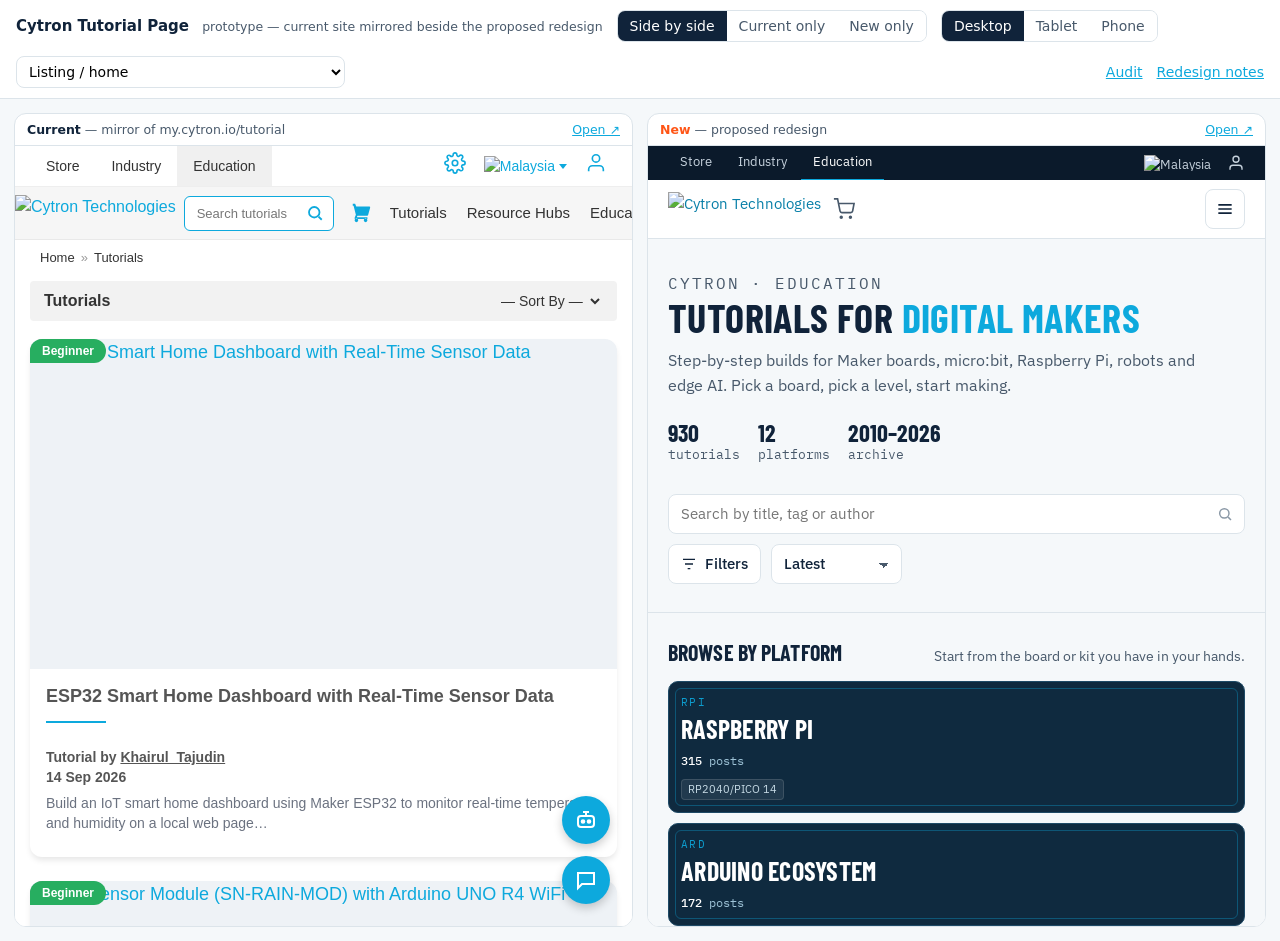
==== index.html @ 27717285 "Add audit and current/new prototype" ====
<!DOCTYPE html>
<html lang="en">
<head>
<meta charset="utf-8">
<meta name="viewport" content="width=device-width, initial-scale=1">
<title>Cytron Tutorial Page — Current vs New</title>
<style>
  :root{--ink:#10233a;--ink-2:#48596b;--line:#dce4ea;--cyan:#0da9dd;--orange:#ff5516;--paper:#f5f8fa}
  *{box-sizing:border-box}
  body{margin:0;font-family:"IBM Plex Sans",system-ui,-apple-system,"Segoe UI",Arial,sans-serif;background:var(--paper);color:var(--ink);font-size:14px}
  .bar{display:flex;align-items:center;gap:14px;padding:10px 16px;background:#fff;border-bottom:1px solid var(--line);flex-wrap:wrap;position:sticky;top:0;z-index:5}
  .bar h1{font-size:15px;margin:0;font-weight:600}
  .bar h1 small{color:var(--ink-2);font-weight:400;margin-left:8px}
  .seg{display:inline-flex;border:1px solid var(--line);border-radius:8px;overflow:hidden}
  .seg button{border:0;background:#fff;padding:7px 12px;cursor:pointer;font:inherit;color:var(--ink-2)}
  .seg button.on{background:var(--ink);color:#fff}
  .bar .sp{flex:1}
  .bar a{color:var(--cyan);font-weight:500}
  .bar select{font:inherit;padding:6px 8px;border:1px solid var(--line);border-radius:8px;background:#fff}
  .frames{display:grid;grid-template-columns:1fr 1fr;gap:14px;padding:14px;align-items:start}
  .frames.single{grid-template-columns:1fr}
  .pane{background:#fff;border:1px solid var(--line);border-radius:12px;overflow:hidden}
  .pane header{display:flex;justify-content:space-between;align-items:center;padding:8px 12px;border-bottom:1px solid var(--line);font-size:12.5px;color:var(--ink-2)}
  .pane header b{color:var(--ink);font-weight:600}
  .pane header b.new{color:var(--orange)}
  .pane header a{color:var(--cyan)}
  .viewport{display:flex;justify-content:center;background:#e9eef2;padding:0}
  iframe{border:0;width:100%;height:calc(100vh - 120px);background:#fff;display:block;transition:width .2s}
  .viewport.mobile iframe{width:390px;border-left:1px solid var(--line);border-right:1px solid var(--line)}
  .viewport.tablet iframe{width:820px}
  @media (max-width:900px){.frames{grid-template-columns:1fr}iframe{height:70vh}}
</style>
</head>
<body>
<div class="bar">
  <h1>Cytron Tutorial Page <small>prototype — current site mirrored beside the proposed redesign</small></h1>
  <div class="seg" id="view"><button data-v="both" class="on">Side by side</button><button data-v="current">Current only</button><button data-v="new">New only</button></div>
  <div class="seg" id="vp"><button data-w="desktop" class="on">Desktop</button><button data-w="tablet">Tablet</button><button data-w="mobile">Phone</button></div>
  <select id="page">
    <option value="index.html">Listing / home</option>
    <option value="index.html?q=esp32">Search: “esp32”</option>
    <option value="tutorial.html?slug=esp32-smart-home-dashboard-with-real-time-sensor-data">Article: ESP32 Smart Home Dashboard</option>
    <option value="tutorial.html?slug=mddrc5-500g-rc-sumo-rovation-2026">Article: MDDRC5 success story</option>
    <option value="tutorial.html?slug=ai-animal-sound-detection-using-jetson-orin-nx">Article: Jetson Orin NX (Advanced)</option>
    <option value="category.html?id=13">Category page: Wireless &amp; IoT (new only)</option>
    <option value="category.html?id=4">Category page: micro:bit (new only)</option>
  </select>
  <span class="sp"></span>
  <a href="docs/tutorial-page-audit.md">Audit</a>
  <a href="docs/redesign-notes.md">Redesign notes</a>
</div>
<div class="frames" id="frames">
  <div class="pane" id="paneCur"><header><span><b>Current</b> — mirror of my.cytron.io/tutorial</span><a id="openCur" href="current/index.html" target="_blank">Open ↗</a></header><div class="viewport" id="vpCur"><iframe id="fCur" src="current/index.html" title="Current site mirror"></iframe></div></div>
  <div class="pane" id="paneNew"><header><span><b class="new">New</b> — proposed redesign</span><a id="openNew" href="new/index.html" target="_blank">Open ↗</a></header><div class="viewport" id="vpNew"><iframe id="fNew" src="new/index.html" title="Redesign"></iframe></div></div>
</div>
<script>
  const $=s=>document.querySelector(s);
  function setPage(){
    const p=$('#page').value;
    $('#fCur').src='current/'+(p.startsWith('category')?'index.html?categories='+new URLSearchParams(p.split('?')[1]).get('id'):p);
    $('#fNew').src='new/'+p;
    $('#openCur').href=$('#fCur').src; $('#openNew').href=$('#fNew').src;
  }
  $('#page').addEventListener('change',setPage);
  $('#view').addEventListener('click',e=>{const b=e.target.closest('button');if(!b)return;[...e.currentTarget.children].forEach(x=>x.classList.toggle('on',x===b));const v=b.dataset.v;$('#paneCur').style.display=v==='new'?'none':'';$('#paneNew').style.display=v==='current'?'none':'';$('#frames').classList.toggle('single',v!=='both');});
  $('#vp').addEventListener('click',e=>{const b=e.target.closest('button');if(!b)return;[...e.currentTarget.children].forEach(x=>x.classList.toggle('on',x===b));['vpCur','vpNew'].forEach(id=>{const el=document.getElementById(id);el.className='viewport '+(b.dataset.w==='desktop'?'':b.dataset.w);});});
</script>
</body>
</html>
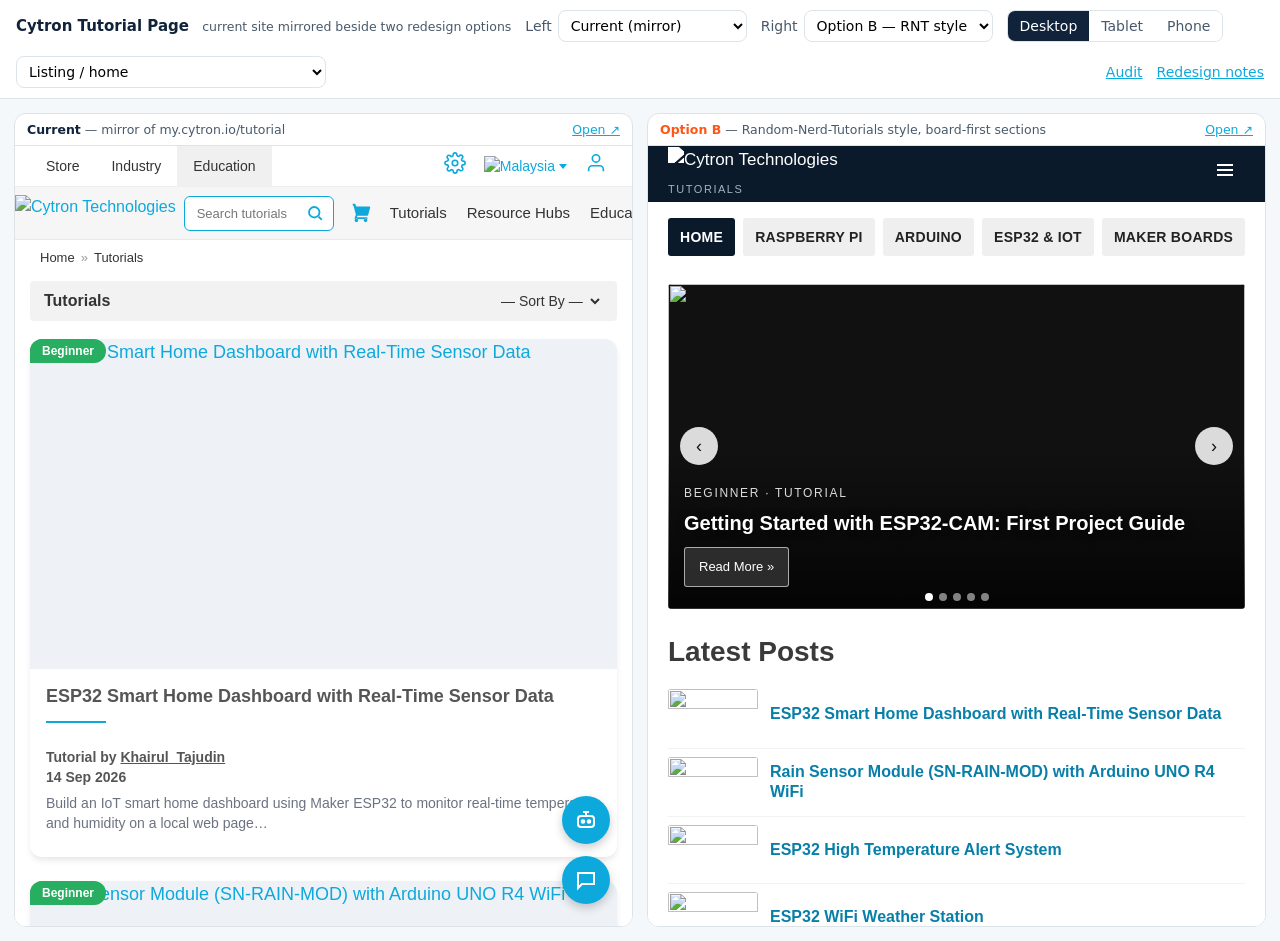
==== commit 40bef2e0: "Add Option B (RNT-style) and compare view" ====
--- a/index.html
+++ b/index.html
@@ -3,11 +3,11 @@
 <head>
 <meta charset="utf-8">
 <meta name="viewport" content="width=device-width, initial-scale=1">
-<title>Cytron Tutorial Page — Current vs New</title>
+<title>Cytron Tutorial Page — Current vs Redesign Options</title>
 <style>
   :root{--ink:#10233a;--ink-2:#48596b;--line:#dce4ea;--cyan:#0da9dd;--orange:#ff5516;--paper:#f5f8fa}
   *{box-sizing:border-box}
-  body{margin:0;font-family:"IBM Plex Sans",system-ui,-apple-system,"Segoe UI",Arial,sans-serif;background:var(--paper);color:var(--ink);font-size:14px}
+  body{margin:0;font-family:system-ui,-apple-system,"Segoe UI",Arial,sans-serif;background:var(--paper);color:var(--ink);font-size:14px}
   .bar{display:flex;align-items:center;gap:14px;padding:10px 16px;background:#fff;border-bottom:1px solid var(--line);flex-wrap:wrap;position:sticky;top:0;z-index:5}
   .bar h1{font-size:15px;margin:0;font-weight:600}
   .bar h1 small{color:var(--ink-2);font-weight:400;margin-left:8px}
@@ -17,14 +17,15 @@
   .bar .sp{flex:1}
   .bar a{color:var(--cyan);font-weight:500}
   .bar select{font:inherit;padding:6px 8px;border:1px solid var(--line);border-radius:8px;background:#fff}
+  .bar label{display:inline-flex;align-items:center;gap:6px;color:var(--ink-2)}
   .frames{display:grid;grid-template-columns:1fr 1fr;gap:14px;padding:14px;align-items:start}
   .frames.single{grid-template-columns:1fr}
   .pane{background:#fff;border:1px solid var(--line);border-radius:12px;overflow:hidden}
   .pane header{display:flex;justify-content:space-between;align-items:center;padding:8px 12px;border-bottom:1px solid var(--line);font-size:12.5px;color:var(--ink-2)}
   .pane header b{color:var(--ink);font-weight:600}
-  .pane header b.new{color:var(--orange)}
+  .pane header b.a{color:var(--cyan)}.pane header b.b{color:var(--orange)}
   .pane header a{color:var(--cyan)}
-  .viewport{display:flex;justify-content:center;background:#e9eef2;padding:0}
+  .viewport{display:flex;justify-content:center;background:#e9eef2}
   iframe{border:0;width:100%;height:calc(100vh - 120px);background:#fff;display:block;transition:width .2s}
   .viewport.mobile iframe{width:390px;border-left:1px solid var(--line);border-right:1px solid var(--line)}
   .viewport.tablet iframe{width:820px}
@@ -33,37 +34,49 @@
 </head>
 <body>
 <div class="bar">
-  <h1>Cytron Tutorial Page <small>prototype — current site mirrored beside the proposed redesign</small></h1>
-  <div class="seg" id="view"><button data-v="both" class="on">Side by side</button><button data-v="current">Current only</button><button data-v="new">New only</button></div>
+  <h1>Cytron Tutorial Page <small>current site mirrored beside two redesign options</small></h1>
+  <label>Left <select id="left"><option value="current">Current (mirror)</option><option value="new">Option A — hub</option><option value="new-b">Option B — RNT style</option></select></label>
+  <label>Right <select id="right"><option value="current">Current (mirror)</option><option value="new">Option A — hub</option><option value="new-b" selected>Option B — RNT style</option><option value="">— none (single) —</option></select></label>
   <div class="seg" id="vp"><button data-w="desktop" class="on">Desktop</button><button data-w="tablet">Tablet</button><button data-w="mobile">Phone</button></div>
   <select id="page">
-    <option value="index.html">Listing / home</option>
-    <option value="index.html?q=esp32">Search: “esp32”</option>
-    <option value="tutorial.html?slug=esp32-smart-home-dashboard-with-real-time-sensor-data">Article: ESP32 Smart Home Dashboard</option>
-    <option value="tutorial.html?slug=mddrc5-500g-rc-sumo-rovation-2026">Article: MDDRC5 success story</option>
-    <option value="tutorial.html?slug=ai-animal-sound-detection-using-jetson-orin-nx">Article: Jetson Orin NX (Advanced)</option>
-    <option value="category.html?id=13">Category page: Wireless &amp; IoT (new only)</option>
-    <option value="category.html?id=4">Category page: micro:bit (new only)</option>
+    <option value="home">Listing / home</option>
+    <option value="search">Search: “esp32”</option>
+    <option value="art1">Article: ESP32 Smart Home Dashboard</option>
+    <option value="art2">Article: MDDRC5 success story</option>
+    <option value="art3">Article: Jetson Orin NX (Advanced)</option>
+    <option value="cat13">Category: Wireless &amp; IoT</option>
+    <option value="cat4">Category: micro:bit</option>
   </select>
   <span class="sp"></span>
   <a href="docs/tutorial-page-audit.md">Audit</a>
   <a href="docs/redesign-notes.md">Redesign notes</a>
 </div>
 <div class="frames" id="frames">
-  <div class="pane" id="paneCur"><header><span><b>Current</b> — mirror of my.cytron.io/tutorial</span><a id="openCur" href="current/index.html" target="_blank">Open ↗</a></header><div class="viewport" id="vpCur"><iframe id="fCur" src="current/index.html" title="Current site mirror"></iframe></div></div>
-  <div class="pane" id="paneNew"><header><span><b class="new">New</b> — proposed redesign</span><a id="openNew" href="new/index.html" target="_blank">Open ↗</a></header><div class="viewport" id="vpNew"><iframe id="fNew" src="new/index.html" title="Redesign"></iframe></div></div>
+  <div class="pane" id="paneL"><header><span id="labL"></span><a id="openL" target="_blank">Open ↗</a></header><div class="viewport" id="vpL"><iframe id="fL" title="Left"></iframe></div></div>
+  <div class="pane" id="paneR"><header><span id="labR"></span><a id="openR" target="_blank">Open ↗</a></header><div class="viewport" id="vpR"><iframe id="fR" title="Right"></iframe></div></div>
 </div>
 <script>
   const $=s=>document.querySelector(s);
-  function setPage(){
-    const p=$('#page').value;
-    $('#fCur').src='current/'+(p.startsWith('category')?'index.html?categories='+new URLSearchParams(p.split('?')[1]).get('id'):p);
-    $('#fNew').src='new/'+p;
-    $('#openCur').href=$('#fCur').src; $('#openNew').href=$('#fNew').src;
+  const LABEL={current:'<b>Current</b> — mirror of my.cytron.io/tutorial',new:'<b class="a">Option A</b> — hub with filter bar and platform shelf','new-b':'<b class="b">Option B</b> — Random-Nerd-Tutorials style, board-first sections'};
+  const PAGES={
+    home:{current:'index.html',new:'index.html','new-b':'index.html'},
+    search:{current:'index.html?q=esp32',new:'index.html?q=esp32','new-b':'category.html?q=esp32'},
+    art1:{all:'tutorial.html?slug=esp32-smart-home-dashboard-with-real-time-sensor-data'},
+    art2:{all:'tutorial.html?slug=mddrc5-500g-rc-sumo-rovation-2026'},
+    art3:{all:'tutorial.html?slug=ai-animal-sound-detection-using-jetson-orin-nx'},
+    cat13:{current:'index.html?categories=13',new:'category.html?id=13','new-b':'category.html?id=13'},
+    cat4:{current:'index.html?categories=4',new:'category.html?id=4','new-b':'category.html?id=4'}
+  };
+  function url(v,p){const m=PAGES[p];return v+'/'+(m.all||m[v]);}
+  function render(){
+    const l=$('#left').value,r=$('#right').value,p=$('#page').value;
+    $('#fL').src=url(l,p);$('#openL').href=url(l,p);$('#labL').innerHTML=LABEL[l];
+    $('#paneR').style.display=r?'':'none';$('#frames').classList.toggle('single',!r);
+    if(r){$('#fR').src=url(r,p);$('#openR').href=url(r,p);$('#labR').innerHTML=LABEL[r];}
   }
-  $('#page').addEventListener('change',setPage);
-  $('#view').addEventListener('click',e=>{const b=e.target.closest('button');if(!b)return;[...e.currentTarget.children].forEach(x=>x.classList.toggle('on',x===b));const v=b.dataset.v;$('#paneCur').style.display=v==='new'?'none':'';$('#paneNew').style.display=v==='current'?'none':'';$('#frames').classList.toggle('single',v!=='both');});
-  $('#vp').addEventListener('click',e=>{const b=e.target.closest('button');if(!b)return;[...e.currentTarget.children].forEach(x=>x.classList.toggle('on',x===b));['vpCur','vpNew'].forEach(id=>{const el=document.getElementById(id);el.className='viewport '+(b.dataset.w==='desktop'?'':b.dataset.w);});});
+  ['#left','#right','#page'].forEach(s=>$(s).addEventListener('change',render));
+  $('#vp').addEventListener('click',e=>{const b=e.target.closest('button');if(!b)return;[...e.currentTarget.children].forEach(x=>x.classList.toggle('on',x===b));['vpL','vpR'].forEach(id=>{document.getElementById(id).className='viewport '+(b.dataset.w==='desktop'?'':b.dataset.w);});});
+  render();
 </script>
 </body>
 </html>
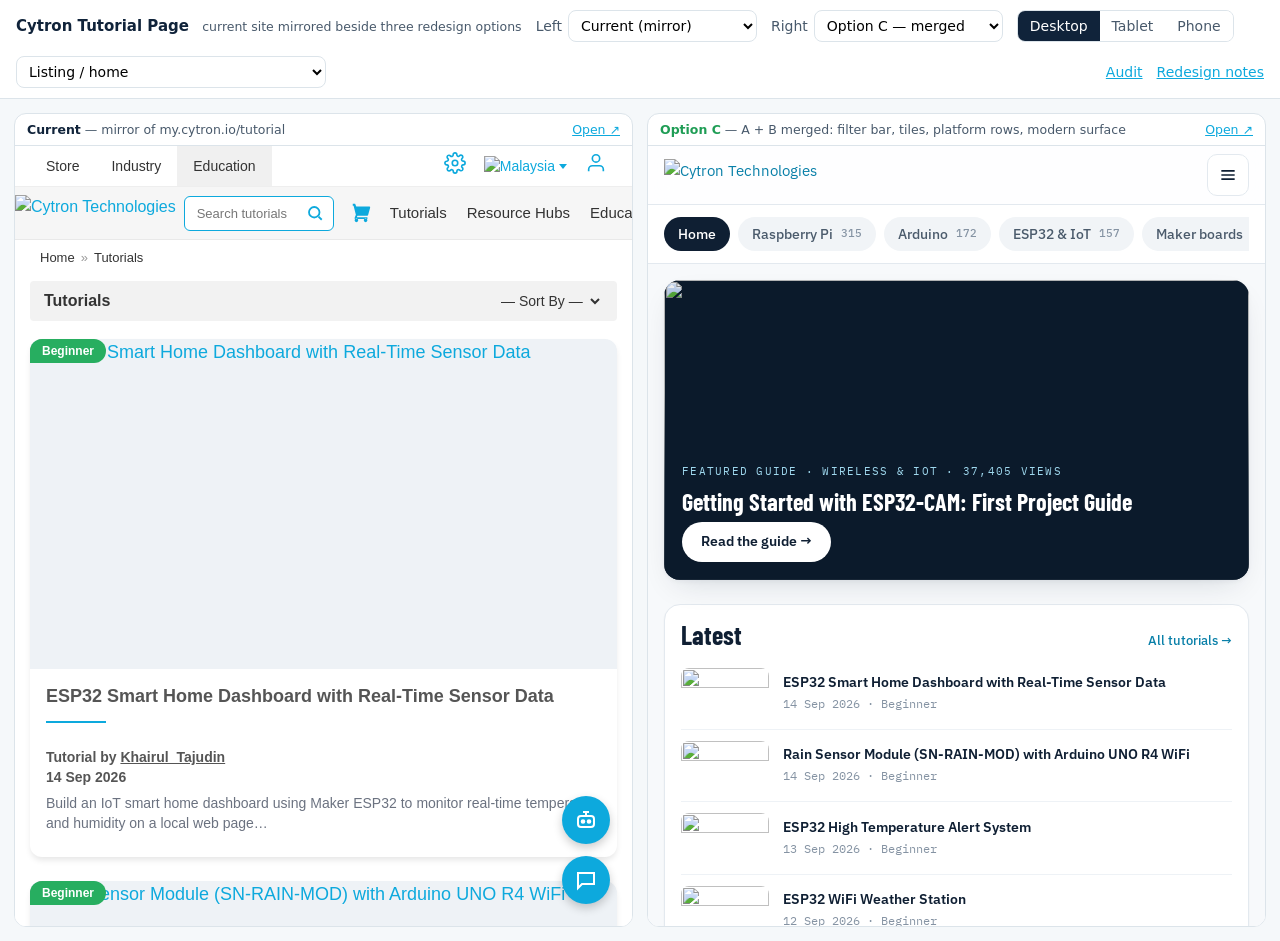
==== commit 79bbf392: "Add Option C" ====
--- a/index.html
+++ b/index.html
@@ -23,7 +23,7 @@
   .pane{background:#fff;border:1px solid var(--line);border-radius:12px;overflow:hidden}
   .pane header{display:flex;justify-content:space-between;align-items:center;padding:8px 12px;border-bottom:1px solid var(--line);font-size:12.5px;color:var(--ink-2)}
   .pane header b{color:var(--ink);font-weight:600}
-  .pane header b.a{color:var(--cyan)}.pane header b.b{color:var(--orange)}
+  .pane header b.a{color:var(--cyan)}.pane header b.b{color:var(--orange)}.pane header b.c{color:#1f9d55}
   .pane header a{color:var(--cyan)}
   .viewport{display:flex;justify-content:center;background:#e9eef2}
   iframe{border:0;width:100%;height:calc(100vh - 120px);background:#fff;display:block;transition:width .2s}
@@ -34,9 +34,9 @@
 </head>
 <body>
 <div class="bar">
-  <h1>Cytron Tutorial Page <small>current site mirrored beside two redesign options</small></h1>
-  <label>Left <select id="left"><option value="current">Current (mirror)</option><option value="new">Option A — hub</option><option value="new-b">Option B — RNT style</option></select></label>
-  <label>Right <select id="right"><option value="current">Current (mirror)</option><option value="new">Option A — hub</option><option value="new-b" selected>Option B — RNT style</option><option value="">— none (single) —</option></select></label>
+  <h1>Cytron Tutorial Page <small>current site mirrored beside three redesign options</small></h1>
+  <label>Left <select id="left"><option value="current">Current (mirror)</option><option value="new">Option A — hub</option><option value="new-b">Option B — RNT style</option><option value="new-c">Option C — merged</option></select></label>
+  <label>Right <select id="right"><option value="current">Current (mirror)</option><option value="new">Option A — hub</option><option value="new-b">Option B — RNT style</option><option value="new-c" selected>Option C — merged</option><option value="">— none (single) —</option></select></label>
   <div class="seg" id="vp"><button data-w="desktop" class="on">Desktop</button><button data-w="tablet">Tablet</button><button data-w="mobile">Phone</button></div>
   <select id="page">
     <option value="home">Listing / home</option>
@@ -57,15 +57,15 @@
 </div>
 <script>
   const $=s=>document.querySelector(s);
-  const LABEL={current:'<b>Current</b> — mirror of my.cytron.io/tutorial',new:'<b class="a">Option A</b> — hub with filter bar and platform shelf','new-b':'<b class="b">Option B</b> — Random-Nerd-Tutorials style, board-first sections'};
+  const LABEL={current:'<b>Current</b> — mirror of my.cytron.io/tutorial',new:'<b class="a">Option A</b> — hub with filter bar and platform shelf','new-b':'<b class="b">Option B</b> — Random-Nerd-Tutorials style, board-first sections','new-c':'<b class="c">Option C</b> — A + B merged: filter bar, tiles, platform rows, modern surface'};
   const PAGES={
-    home:{current:'index.html',new:'index.html','new-b':'index.html'},
-    search:{current:'index.html?q=esp32',new:'index.html?q=esp32','new-b':'category.html?q=esp32'},
+    home:{current:'index.html',new:'index.html','new-b':'index.html','new-c':'index.html'},
+    search:{current:'index.html?q=esp32',new:'index.html?q=esp32','new-b':'category.html?q=esp32','new-c':'index.html?q=esp32'},
     art1:{all:'tutorial.html?slug=esp32-smart-home-dashboard-with-real-time-sensor-data'},
     art2:{all:'tutorial.html?slug=mddrc5-500g-rc-sumo-rovation-2026'},
     art3:{all:'tutorial.html?slug=ai-animal-sound-detection-using-jetson-orin-nx'},
-    cat13:{current:'index.html?categories=13',new:'category.html?id=13','new-b':'category.html?id=13'},
-    cat4:{current:'index.html?categories=4',new:'category.html?id=4','new-b':'category.html?id=4'}
+    cat13:{current:'index.html?categories=13',new:'category.html?id=13','new-b':'category.html?id=13','new-c':'category.html?id=13'},
+    cat4:{current:'index.html?categories=4',new:'category.html?id=4','new-b':'category.html?id=4','new-c':'category.html?id=4'}
   };
   function url(v,p){const m=PAGES[p];return v+'/'+(m.all||m[v]);}
   function render(){
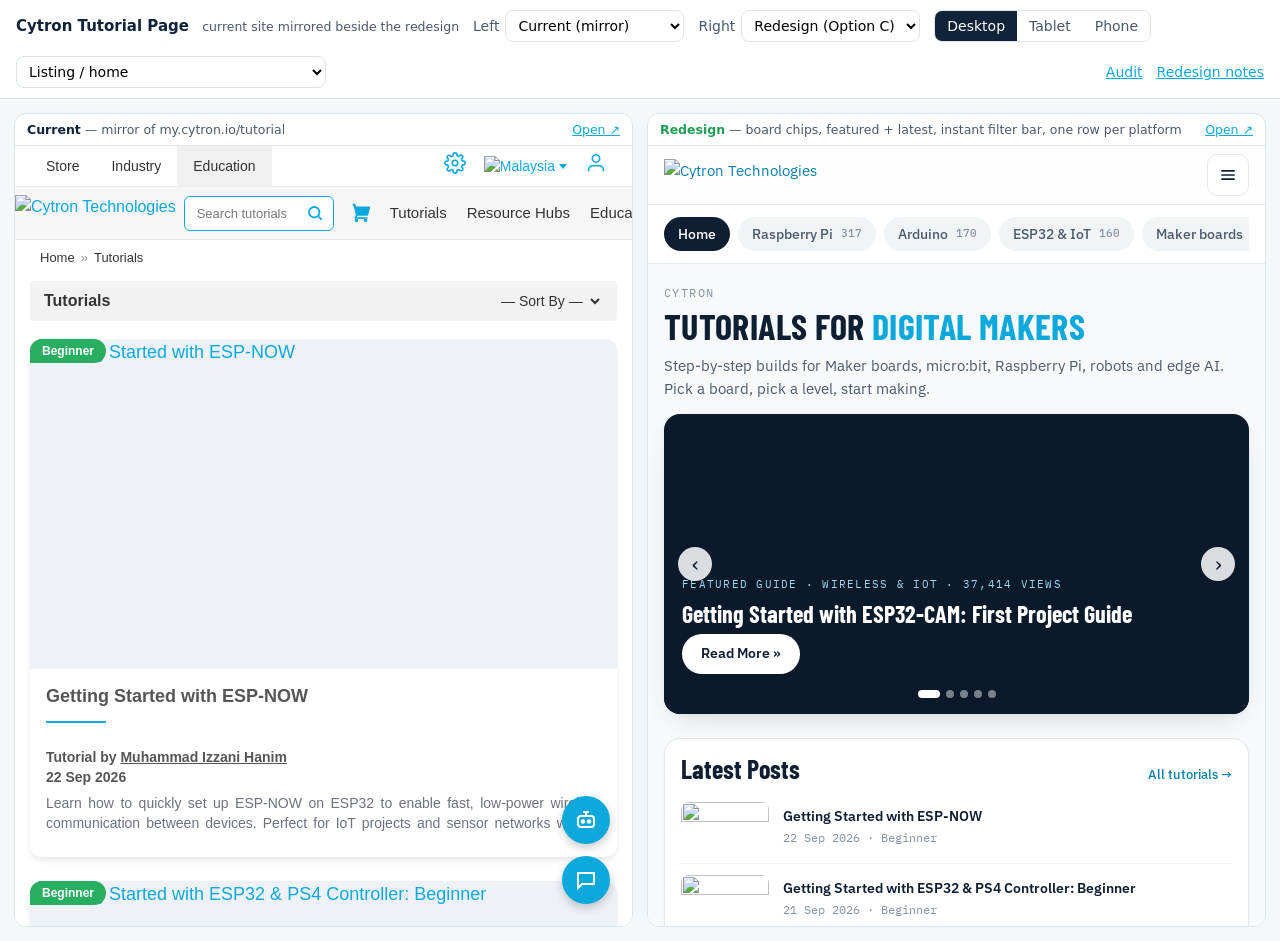
==== commit b35c0362: "categories & update" ====
--- a/index.html
+++ b/index.html
@@ -3,7 +3,7 @@
 <head>
 <meta charset="utf-8">
 <meta name="viewport" content="width=device-width, initial-scale=1">
-<title>Cytron Tutorial Page — Current vs Redesign Options</title>
+<title>Cytron Tutorial Page — Current vs Redesign</title>
 <style>
   :root{--ink:#10233a;--ink-2:#48596b;--line:#dce4ea;--cyan:#0da9dd;--orange:#ff5516;--paper:#f5f8fa}
   *{box-sizing:border-box}
@@ -34,9 +34,9 @@
 </head>
 <body>
 <div class="bar">
-  <h1>Cytron Tutorial Page <small>current site mirrored beside three redesign options</small></h1>
-  <label>Left <select id="left"><option value="current">Current (mirror)</option><option value="new">Option A — hub</option><option value="new-b">Option B — RNT style</option><option value="new-c">Option C — merged</option></select></label>
-  <label>Right <select id="right"><option value="current">Current (mirror)</option><option value="new">Option A — hub</option><option value="new-b">Option B — RNT style</option><option value="new-c" selected>Option C — merged</option><option value="">— none (single) —</option></select></label>
+  <h1>Cytron Tutorial Page <small>current site mirrored beside the redesign</small></h1>
+  <label>Left <select id="left"><option value="current">Current (mirror)</option><option value="new-c">Redesign (Option C)</option></select></label>
+  <label>Right <select id="right"><option value="current">Current (mirror)</option><option value="new-c" selected>Redesign (Option C)</option><option value="">— none (single) —</option></select></label>
   <div class="seg" id="vp"><button data-w="desktop" class="on">Desktop</button><button data-w="tablet">Tablet</button><button data-w="mobile">Phone</button></div>
   <select id="page">
     <option value="home">Listing / home</option>
@@ -57,15 +57,15 @@
 </div>
 <script>
   const $=s=>document.querySelector(s);
-  const LABEL={current:'<b>Current</b> — mirror of my.cytron.io/tutorial',new:'<b class="a">Option A</b> — hub with filter bar and platform shelf','new-b':'<b class="b">Option B</b> — Random-Nerd-Tutorials style, board-first sections','new-c':'<b class="c">Option C</b> — A + B merged: filter bar, tiles, platform rows, modern surface'};
+  const LABEL={current:'<b>Current</b> — mirror of my.cytron.io/tutorial','new-c':'<b class="c">Redesign</b> — board chips, featured + latest, instant filter bar, one row per platform'};
   const PAGES={
-    home:{current:'index.html',new:'index.html','new-b':'index.html','new-c':'index.html'},
-    search:{current:'index.html?q=esp32',new:'index.html?q=esp32','new-b':'category.html?q=esp32','new-c':'index.html?q=esp32'},
+    home:{current:'index.html','new-c':'index.html'},
+    search:{current:'index.html?q=esp32','new-c':'index.html?q=esp32'},
     art1:{all:'tutorial.html?slug=esp32-smart-home-dashboard-with-real-time-sensor-data'},
     art2:{all:'tutorial.html?slug=mddrc5-500g-rc-sumo-rovation-2026'},
     art3:{all:'tutorial.html?slug=ai-animal-sound-detection-using-jetson-orin-nx'},
-    cat13:{current:'index.html?categories=13',new:'category.html?id=13','new-b':'category.html?id=13','new-c':'category.html?id=13'},
-    cat4:{current:'index.html?categories=4',new:'category.html?id=4','new-b':'category.html?id=4','new-c':'category.html?id=4'}
+    cat13:{current:'index.html?categories=13','new-c':'category.html?id=13'},
+    cat4:{current:'index.html?categories=4','new-c':'category.html?id=4'}
   };
   function url(v,p){const m=PAGES[p];return v+'/'+(m.all||m[v]);}
   function render(){
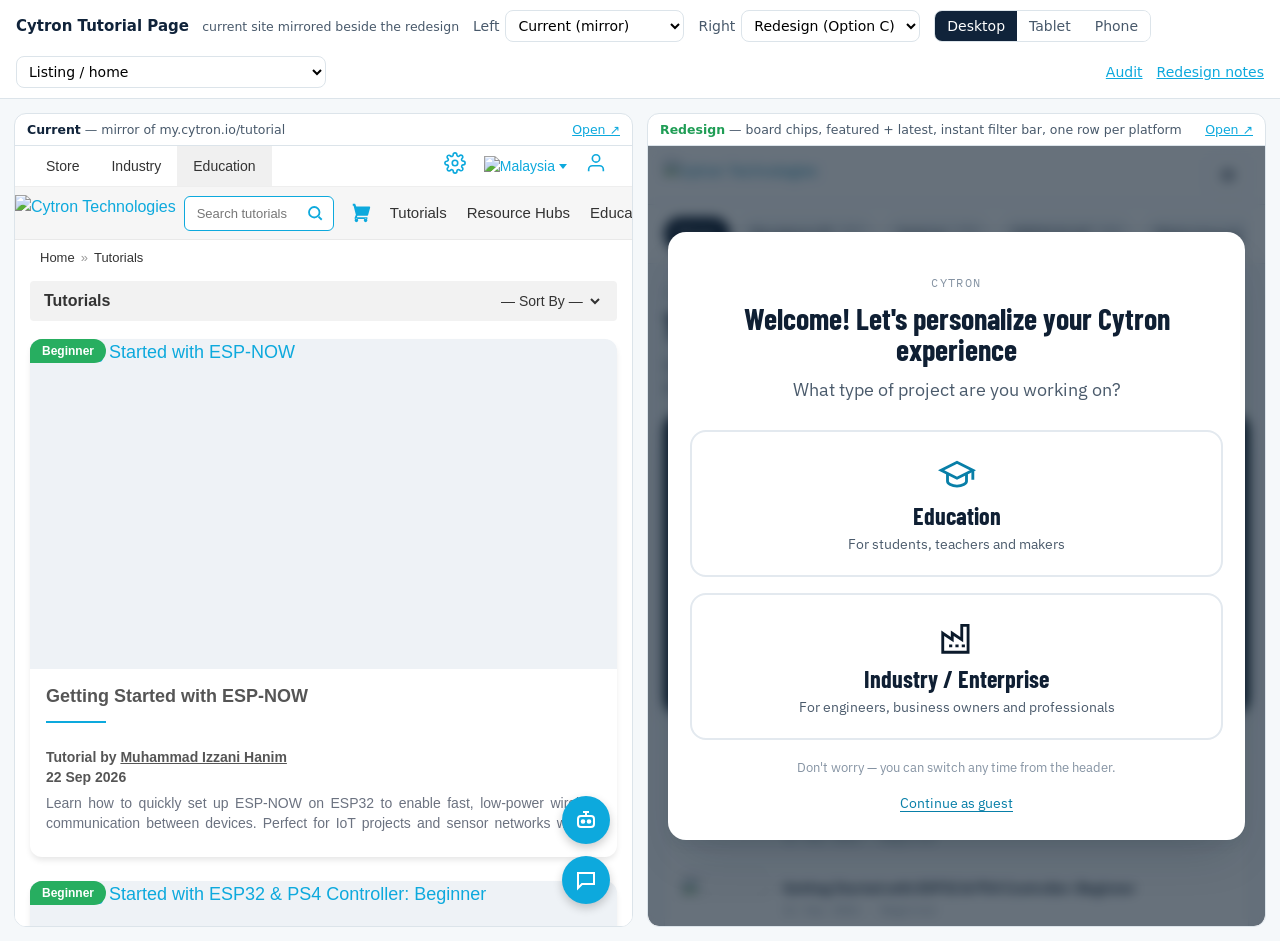
==== commit b2552331: "selection popup" ====
--- a/index.html
+++ b/index.html
@@ -40,6 +40,8 @@
   <div class="seg" id="vp"><button data-w="desktop" class="on">Desktop</button><button data-w="tablet">Tablet</button><button data-w="mobile">Phone</button></div>
   <select id="page">
     <option value="home">Listing / home</option>
+    <option value="first">First visit (Education / Industry popup)</option>
+    <option value="industry">Home — Industry view</option>
     <option value="search">Search: “esp32”</option>
     <option value="art1">Article: ESP32 Smart Home Dashboard</option>
     <option value="art2">Article: MDDRC5 success story</option>
@@ -60,6 +62,8 @@
   const LABEL={current:'<b>Current</b> — mirror of my.cytron.io/tutorial','new-c':'<b class="c">Redesign</b> — board chips, featured + latest, instant filter bar, one row per platform'};
   const PAGES={
     home:{current:'index.html','new-c':'index.html'},
+    first:{current:'index.html','new-c':'index.html?mode=reset'},
+    industry:{current:'index.html','new-c':'index.html?mode=industry'},
     search:{current:'index.html?q=esp32','new-c':'index.html?q=esp32'},
     art1:{all:'tutorial.html?slug=esp32-smart-home-dashboard-with-real-time-sensor-data'},
     art2:{all:'tutorial.html?slug=mddrc5-500g-rc-sumo-rovation-2026'},
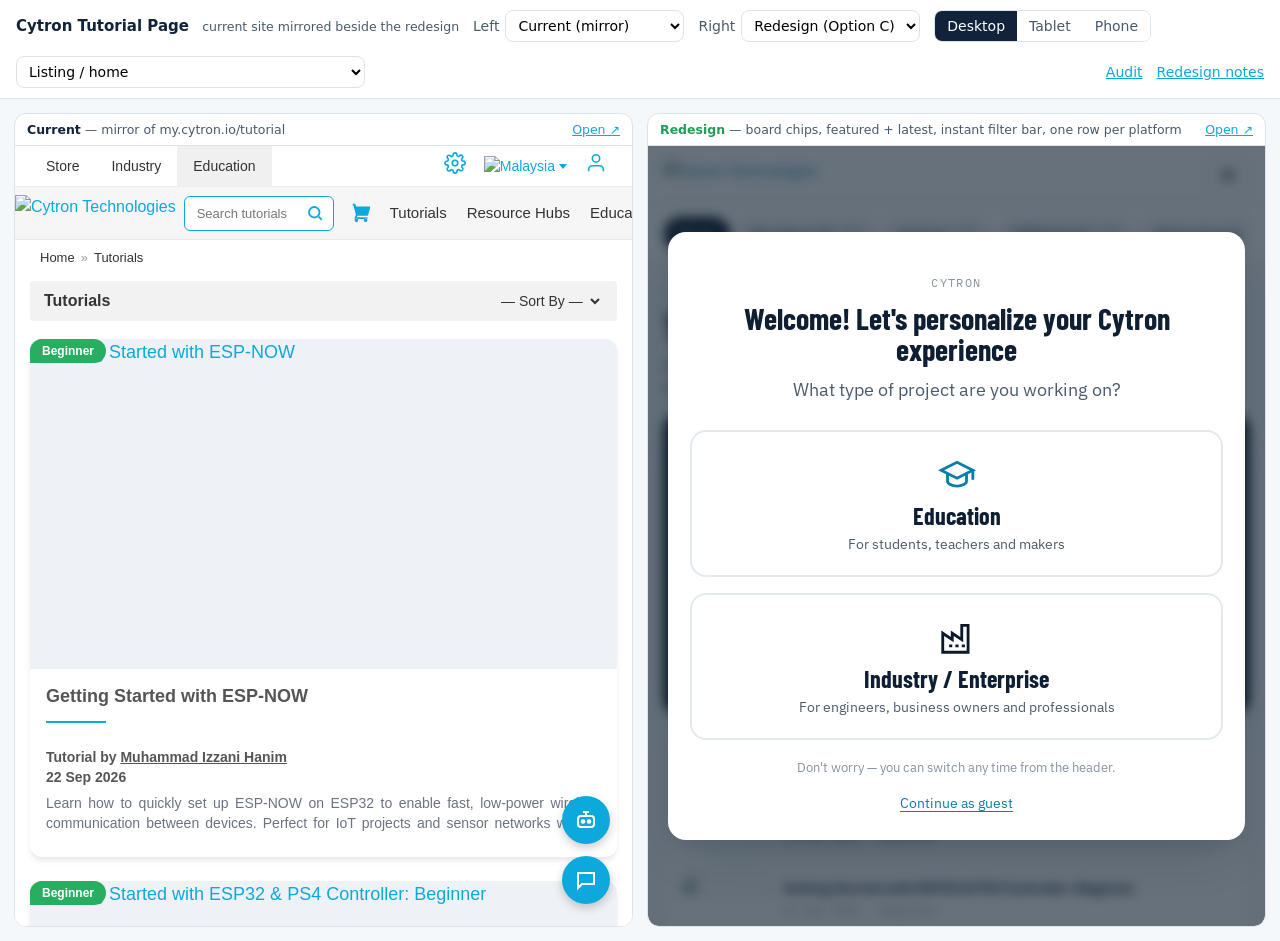
==== commit eed1ff50: "add series tutorial" ====
--- a/index.html
+++ b/index.html
@@ -46,6 +46,8 @@
     <option value="art1">Article: ESP32 Smart Home Dashboard</option>
     <option value="art2">Article: MDDRC5 success story</option>
     <option value="art3">Article: Jetson Orin NX (Advanced)</option>
+    <option value="ser1">Series parent: Getting Started with MDDRC5</option>
+    <option value="ser2">Series part: MDDRC5 Board Layout</option>
     <option value="cat13">Category: Wireless &amp; IoT</option>
     <option value="cat4">Category: micro:bit</option>
   </select>
@@ -68,6 +70,8 @@
     art1:{all:'tutorial.html?slug=esp32-smart-home-dashboard-with-real-time-sensor-data'},
     art2:{all:'tutorial.html?slug=mddrc5-500g-rc-sumo-rovation-2026'},
     art3:{all:'tutorial.html?slug=ai-animal-sound-detection-using-jetson-orin-nx'},
+    ser1:{all:'tutorial.html?slug=getting-started-with-mddrc5'},
+    ser2:{all:'tutorial.html?slug=mddrc5-board-layout'},
     cat13:{current:'index.html?categories=13','new-c':'category.html?id=13'},
     cat4:{current:'index.html?categories=4','new-c':'category.html?id=4'}
   };
